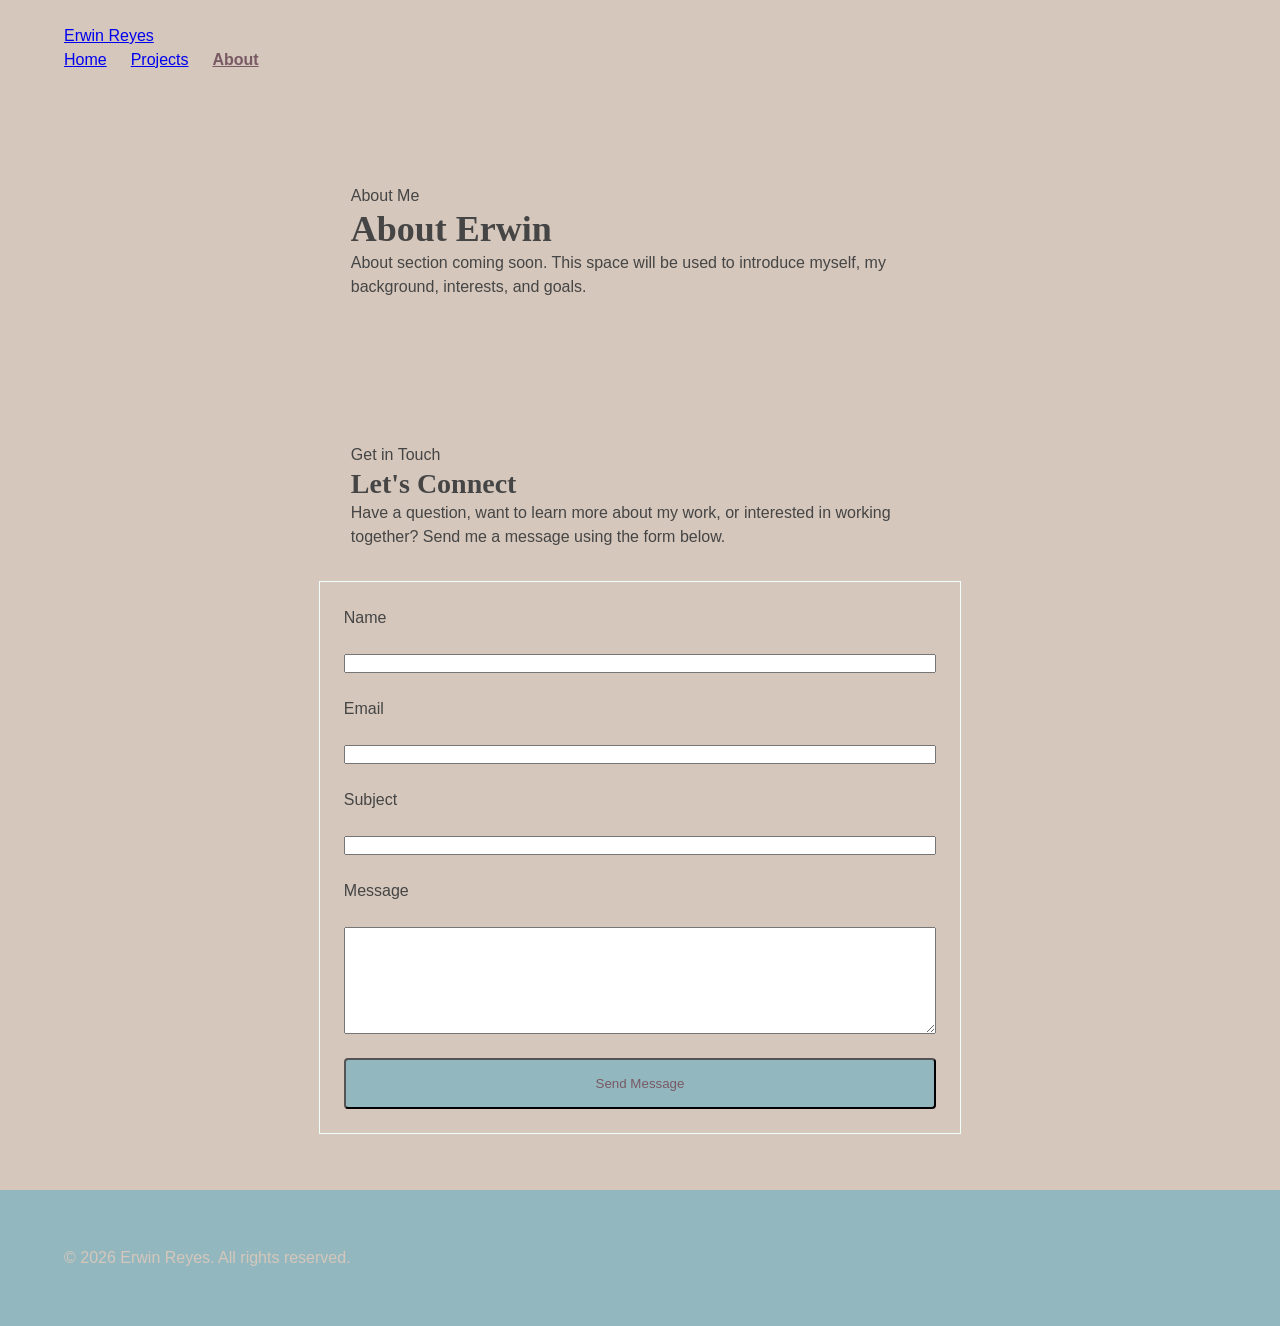
==== about.html @ 0be10172 "updated the index.html stylesheet.css and about.html to include portfolio info and images, and conta" ====
<!doctype html>
<html lang="en">
<head>
    <meta charset="utf-8">
    <meta name="viewport" content="width=device-width, initial-scale=1">
    <title>About | Erwin Reyes</title>
    <link rel="stylesheet" href="stylesheet.css">
</head>

<body>

    <header class="site-header">
        <div class="container">

            <a href="index.html">Erwin Reyes</a>

            <nav class="site-nav" aria-label="Main navigation">
                <a href="index.html">Home</a>
                <a href="projects.html">Projects</a>
                <a href="about.html" aria-current="page">About</a>
            </nav>

        </div>
    </header>


    <main>
        <!--ABOUT SECTION (PLACEHOLDER)-->
        <section class="container">
            <div class="intro">
                <p>About Me</p>

                <h1>About Erwin</h1>
                <p>About section coming soon. This space will be used to introduce myself, my background, interests, and goals.</p>

            </div>
        </section>

        <!--CONTACT SECTION -->
        <section class="container">
            <div class="intro">
                <p>Get in Touch</p>

                <h2>Let's Connect</h2>

                <p>Have a question, want to learn more about my work, or interested in working together? Send me a message using the form below.</p>

            </div>

            <form class="contact-form flow" action="mailto:erwinreyes61@gmail.com" method="post" enctype="text/plain">

                <div class="flow">
                    <label for="name">Name</label>
                    <input type="text" id="name" name="name" autocomplete="name" required>
                </div>

                <div class="flow">
                    <label for="email">Email</label>
                    <input type="email" id="email" name="email" autocomplete="email" required>
                </div>

                <div class="flow">
                    <label for="subject">Subject</label>
                    <input type="text" id="subject" name="subject" required>
                </div>

                <div class="flow">
                    <label for="message">Message</label>
                    <textarea id="message" name="message" rows="7" required></textarea>
                </div>


                <button class="button" type="submit">Send Message</button>
            </form>

        </section>

    </main>

    <footer class="site-footer">
        <div class="container">
            <p>&copy; 2026 Erwin Reyes. All rights reserved.</p>
        </div>
    </footer>

</body>
</html>
---- stylesheet.css ----
@layer reset, base, layout, components, utilities, states, overrides;

@layer reset {
  /* Reset styles */
* {
    margin: 0;
    padding: 0;
    box-sizing: border-box;
}
}

@layer base {
  /* Base styles */
:root {
    --color-primary: #93B7BE;
    --color-secondary: #785964;
    --color-background: #D5C7BC;
    --color-text: #454545;
    --color-border: #F1FFFA;

    /* Font */
    --font-body: 'Helvetica Neue', Arial, sans-serif;
    --font-heading: 'Georgia', serif;
    --font-size-sm: 0.875rem;
    --font-size-base: 1rem;
    --font-size-lg: 1.25rem;
    --font-size-xl: 1.75rem;
    --font-size-xxl: 2.25rem;

    /* Spacing */
    --spacing-xs: 8px;
    --spacing-sm: 16px;
    --spacing-md: 24px;
    --spacing-lg: 32px;
    --spacing-xl: 48px;
    --spacing-xxl: 64px;

    /* Border radius */
    --border-radius-sm: 4px;
    --border-radius-md: 8px;

    /* Focus styles */
    --focus: 3px solid var(--color-secondary);

    body {
        font-family: var(--font-body);
        font-size: var(--font-size-base);
        line-height: 1.5;
        color: var(--color-text);
        background-color: var(--color-background);
    }


    h1, h2, h3, h4, h5, h6 {
        font-family: var(--font-heading);
        line-height: 1.2;
    }

    h1 {
        font-size: var(--font-size-xl);
    }

@media (min-width: 800px) {
    h1 {
    font-size: var(--font-size-xxl);
    }
}

    h2 {
        font-size: var(--font-size-xl);
    }

    h3 {
        font-size: var(--font-size-lg);
    }

    p {
        max-width: 65ch;
    }
}
}


/* Layout styles */

@layer layout {

    .container {
        max-width: 1200px;
        margin: 0 auto;
        padding: var(--spacing-md);
    }

    main {
        display: flex;
        flex-direction: column;
        gap: var(--spacing-lg);
        padding: var(--spacing-lg) 0;
    }

    .projects-grid {
        display: grid;
        grid-template-columns: 1fr;
        gap: var(--spacing-lg);
    }
    
@media (min-width: 800px) {
    .projects-grid {
        grid-template-columns: repeat(2, 1fr);
    }
}

@media (min-width: 1024px) {
    .projects-grid {
        grid-template-columns: repeat(3, 1fr);
    }
}
    
}


/* Component styles */

@layer components {

    .site-nav {
        display: flex;
        gap: var(--spacing-md);
    }

    .project-card {
        --card-padding: var(--spacing-md);
        --card-border-radius: var(--border-radius-md);

        padding: var(--card-padding);
        border-radius: var(--card-border-radius);
        border: 1px solid var(--color-border);
        background: var(--color-background);
    }

    .button {
        display: inline-block;
        padding: var(--spacing-sm) var(--spacing-md);
        border-radius: var(--border-radius-sm);
        background-color: var(--color-primary);
        color: var(--color-secondary);
        text-decoration: none;
    }

    .intro {
        padding: var(--spacing-lg);
        background-color: var(--color-background);
    }

    .contact-form {
        padding: var(--spacing-md);
        border: 1px solid var(--color-border);
    }

    .site-footer {
        padding: var(--spacing-lg);
        background-color: var(--color-primary);
        color: var(--color-background);
    }

    img {
        display: block;
        max-width: 100%;
        height: auto;
    }

    .project-image {
        width: 100%;
        height: auto;
    }

    .project-figure {
        margin: 0;
    }

    .project-figure figcaption {
        margin-top: var(--spacing-xs);
        font-size: 0.9rem;
        line-height: 1.5;
        color: var(--color-text);
    }

    .project-card img {
        width: 100%;
        height: auto;
        border-radius: var(--border-radius-sm);
    }
}



/* Utility classes */
@layer utilities {
    .text-center {
        text-align: center;
    }

    .flow {
        display: flex;
        flex-direction: column;
        gap: var(--spacing-md);
    }

    .hidden {
        display: none;
    }
}



/* State styles */
@layer states {
    .button:hover {
        background-color: var(--color-secondary);
        color: var(--color-background);
    }

    a:focus-visible, button:focus-visible, input:focus-visible, textarea:focus-visible {
        outline: var(--focus);
    }

    .site-nav a[aria-current="page"] {
        font-weight: bold;
        color: var(--color-secondary);
    }

    .button:disabled {
        opacity: 0.5;
        cursor: not-allowed;
    }
}



/* Override styles */
@layer overrides {

}

@media print {
    body {
        background-color: white;
        color: black;
    }

    a {
        text-decoration: underline;
        color: black;
    }
    
    .site-nav, .site-footer, .button {
        display: none;
    }
}





/* REFACTORING EVIDENCE 

Before: There was repeated spacing and color values that were going to be used in the style sheet
After: Custom properties were created in the :root selector to store the values for spacing and color, which were then used throughout the style sheet to maintain consistency and make future changes easier.

Before: Component styles could require more specific selectors to override global styles, leading to increased specificity and potential conflicts.
After: Cascade layer and simple class selectors were used to reduce specificity and make it easier to override styles when necessary.

Before: Card values were mixed with global values, making it difficult to maintain consistency and update styles.
After: Component specific properties such as card --card-padding and --card-border-radius were scoped inside the .project-card selector to ensure that they only apply to the card component and do not affect other elements on the page.
*/



/* ARCHITECTURE NOTES

The style sheet uses cascade layers in the order of reset, base, components, utilities, states, and overrides. This keeps the styles organized and allows for easier maintenance and overrides. Custom properties in :root stores reusable values for colors, spacing, and other design tokens, ensuring consistency across the site. Component-specific properties are scoped to their respective selectors to avoid conflicts and maintain modularity. Media queries are used for print styles to ensure a clean output when printing the page. Browser checks were performed at different screen sizes to ensure responsiveness and accessibility so far. The index.html used is from a previous assignment to simply to test the styles and ensure that they are working as expected. Hover, keyboard focus, and disabled states were also tested as well as a print check to ensure that the styles were applied correctly. 



/* Image Inventory 

Image Number (File Name): Purpose | Source | License/Permission | Original Format | Current Format | Current Dimensions | Expected Display Size

Image 1 (vanguard-home.png): Showcase the Vanguard website and homepage design | Original Work created by me for coursework | Original work | PNG | PNG | 1598 x 1257 px | 800 x 629 px
Image 2 (vanguard-content.png): Showcase additional content and layout of the site | Original work created by me for coursework | Original work | PNG | PNG | 1596 x 1257px | 800 x 630px 
Image 3 (field-and-feast-home.png): Showcase the Field and Feast and homepage layout | Original work created by me for coursework | Original Work | PNG | PNG | 872 × 1122 px | 800 × 1029 px
Image 4 (field-and-feast-gallery.png): Showcase the gallery and visual presentation of the site | Original work created by me for coursework | Original Work | PNG | PNG | 873 × 1263 px | 800 × 1158 px
Image 5 (path-to-success-home.png): Showcase the Path to Success website and homepage design | Original work created by me for coursework | Original Work | PNG | PNG | 486 × 1264 px | 486 × 1264 px
Image 6 (path-to-success-content.png): Showcase additional content and page design | Original work created by me for coursework | Original Work | PNG | PNG | 483 × 1259 px | 483 × 1259 px
Image 7 (mash-up-poster_mockup.png): Showcase the mashup poster in a realistic mockup presentation | Original work created by me for coursework | Original Work. Third-party characters/branding used as part of coursework | PNG | PNG | 4000 × 3000 px | 800 × 600 px



/* Alt Text Plan 

Image Number (File Name): Image type | Alt text Draft/alt treatment

Image 1 (vanguard-home.png): Informative | "Screenshot of the Vanguard website homepage showing the Vanguard logo, navigation menu, hero section, and blue and red visual design."
Image 2 (vanguard-content.png): Informative | "Screenshot of the Vanguard website showing the services and results sections with structured text, statistics, and a results table."
Image 3 (field-and-feast-home.png): Informative | "Screenshot of the Field and Feast homepage featuring the brand logo, the navigation, and a food-focused visual design."
Image 4 (field-and-feast-gallery.png): Informative | "Screenshot of the Field and Feast Gallery page showing a collection of food and event photography presented within the website design."
Image 5 (path-to-success-home.png): Informative | "Screenshot of the Path to Success homepage showing the website navigation, colorful branding, and introductory content."
Image 6 (path-to-success-content.png): Informative | "Screenshot of the Path to Success website showing additional content, text sections, and colorful visual elements."
Image 7 (mash-up-poster_mockup.png): Complex | "Mockup of a graphic design poster combining Batman and The Devil Wears Prada themes with a dark background, large white typography, and gold accents combine the themes from both movies into single composition."



/* Media

No audio, video, animation, or embedded media currently planned. The main media assets will be screenshots of projects I have completed, which will be presented as static images. Captions will be provided where additional context may be needed. ALt text will be provided for accessibility as well. 



/* Typography

Font | Source | License | Fallback | Weights/Styles Used | Loading Strategy

Helvetica Neue | System Font | No font web license needed | Arial, sans-serif | Regular, bold, default body text | No external font file needs to load
Georgia | System Font | No font web license needed | Serif | Regular, bold, default heading text | No external font file needs to load



/* Optimization Risk

Asset 1 (mash-up-poster_mockup.png): Performance risk because the image is large at approximately 21 MB, making it larger than the other portfolio images causing the page to potentially load slower. To optimize this, resize the image to an appropriate display size and convert it to a more optimized format such as WebP or screenshot the mockup similar to the other projects and resize accordingly.

Asset 2 (vanguard-home.png): Performance risk because this image and other similar image sizes are approximately at nearly 2 MB. It may take longer to load for those on slower connection speeds. To optimize this, compress and resize the image while maintaining the resolution to ensure no quality is lost.

Asset 3 (field-and-feast-gallery.png): Performance/layout risk because the image is around 1.07 MB, and is more of a narrow image as it is displaying the site when using a narrow display. It could affect loading and page performance. To optimize this, compress the image and use responsive sizing so it display appropriately across different screen sizes.



/* Evidence Plan

For file size, I will check the file size of each image before adding it to the final website. Larger files will be compressed or converted to a more efficient format.
For dimensions, I will check the pixel dimensions of each image and compare them to the expected display size to make sure images are being displayed properly.
For responsive behavior, I will test my portfolio at different screen sizes including a narrow, medium, and large size to make sure images and layouts resize correctly and as intended without causing any overflow or horizontal scrolling.
For loading, I will use the browser's developer tools and Lighthouse to check image loading and page performance. 
For accessibility, I will check that the informative images have useful alt text, and test the navigation with a keyboard and use an accessibility checker such as Lighthouse to identify any accessibility issues.


/* Created  9/20/26 
/* ASSET INVENTORY

Asset | Type | Source

1. vanguard-home.png | Project Screenshot | Original coursework
2,vanguard-content.png | Project screenshot	| Original coursework	
3.field-and-feast-home.png | Project screenshot	| Original coursework	
4.field-and-feast-gallery.png | Project screenshot | Original coursework	
5.path-to-success-home.png | Project screenshot | Original coursework
6.path-to-success-content.png | Project screenshot | Original coursework	
7.mash-up-poster__mockup.png | Design mockup | Original coursework using third-party Batman and The Devil Wears Prada imagery/branding	

/* RESPONSIVE IMAGES

The screenshots are way larger than the space they are expected to occupy on the page. Keeping them at the original sizes would cause unnecessary loading time. 
I wil optimize the images by resizing them to a more suitable display size and converting larger PNG files to WebP where needed. Most of the png screenshots can be resized to around 800px wide because te portfolio layout uses a 1200px max container and the images do not need to display at their original size.
The mashup poster mockup is the biggest performance concern. The original dimensions and file size are really large, so reduction it to around 800px wide and using a compressed WebP version will help improve the performance of the page.
If the final portfolio displays the images at different sizes across screen widths, the srcset and sizes can be used to provide appropriately sized versions.

/* ART DIRECTION

The portfolio images are all screenshots of completed work of websites and graphic design projects I have done, so the full composition is important to understand the work. I don not plan to crop the images differently for mobile and desktop because doing so would remove important parts of the project. The same composition can be used across responsive layouts while allowing the image itself to scale down to fit the available space. The portfolio wil use a responsive image width like max-width: 100% to prevent any type of overflow.  

/* Alt Text and Alternatives

The portfolio images are all informative because they show examples of my previous work. Each screenshot will have alt text that describes what is shown as well. The alt text plan is listed above as well.

/* SVG/MEDIA/EMBED ACCESSIBILITY 

My portfolio does not require any type of embedded media. The media assets used in my portfolio mainly consists of static screenshots of my previous projects. As for image accessibility, project titles, descriptions, and any other information would be provided through actual HTML code.

/* TYPOGRAPHY SYSTEM

The portfolio uses Helvetica Neue for the body text and Georgia
for the headings. The base font size is 16px, and the headings
use larger font sizes to create a clear hierarchy. Paragraphs
also have a max width of 65ch so the lines do not get too long
on larger screens. The line height helps keep the text easier
to read.

/* FONT LOADING

The portfolio uses system fonts instead of loading custom web
fonts. Helvetica Neue uses Arial as a fallback, and Georgia uses
a serif fallback if it is not available. Since the fonts are
already available as system fonts, there are no external font
files that need to load.

/* LAYOUT STABILITY

The images use max-width: 100% and height: auto so they can
resize with the page without going outside of their containers.
The image width and height will also be included in the HTML
when the images are added. This will help the browser know how
much space to reserve for the images and help prevent the layout
from moving while the images load.

/* TESTING EVIDENCE

I tested the portfolio at narrow, medium, and large screen sizes
to make sure the layout responds correctly. I also tested the
page at 200% zoom to make sure the content stays readable and
usable.

I checked the image dimensions and file sizes and made sure the
images stay within their containers without causing horizontal
scrolling. I also checked the alt text for the portfolio images
and made sure the images have useful descriptions.

I used browser developer tools and Lighthouse to check the
portfolio's performance and accessibility. The portfolio was
also checked on different screen sizes to make sure the layout
and images work properly. After testing, everything is working
as expected.

/*
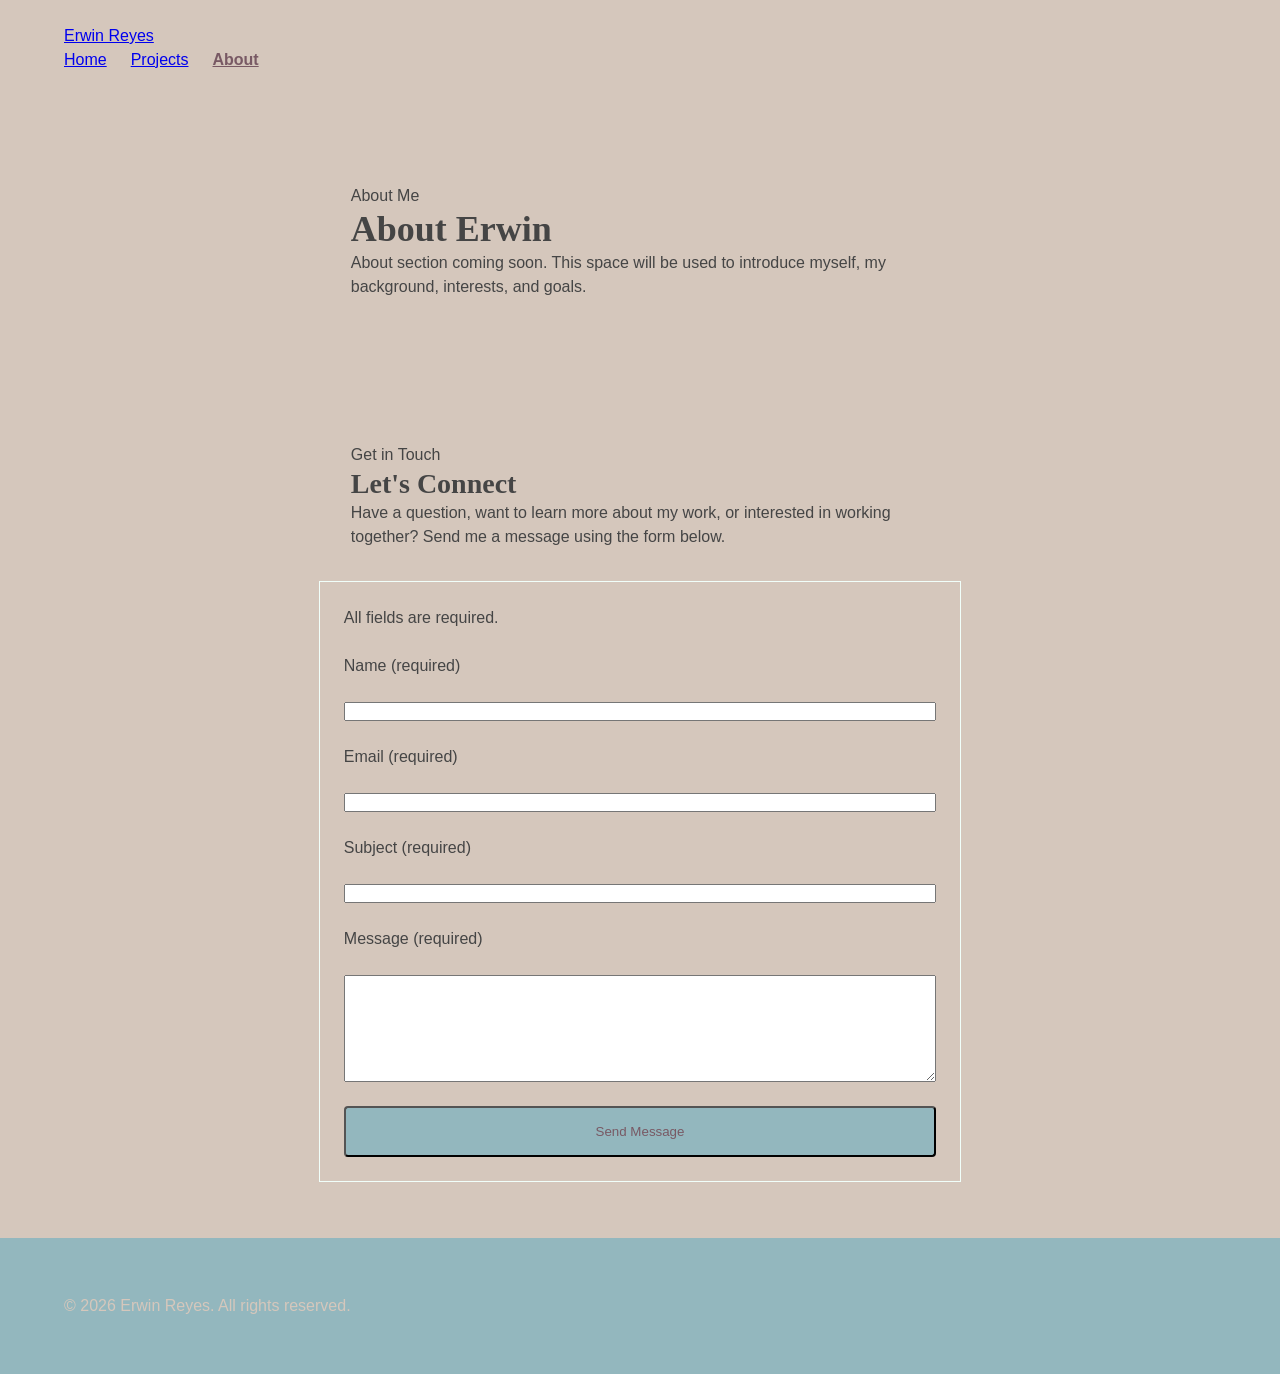
==== commit 746a9128: "Update about.html" ====
--- a/about.html
+++ b/about.html
@@ -49,23 +49,25 @@
 
             <form class="contact-form flow" action="mailto:erwinreyes61@gmail.com" method="post" enctype="text/plain">
 
+                <p>All fields are required.</p>
+
                 <div class="flow">
-                    <label for="name">Name</label>
+                    <label for="name">Name (required)</label>
                     <input type="text" id="name" name="name" autocomplete="name" required>
                 </div>
 
                 <div class="flow">
-                    <label for="email">Email</label>
+                    <label for="email">Email (required)</label>
                     <input type="email" id="email" name="email" autocomplete="email" required>
                 </div>
 
                 <div class="flow">
-                    <label for="subject">Subject</label>
+                    <label for="subject">Subject (required)</label>
                     <input type="text" id="subject" name="subject" required>
                 </div>
 
                 <div class="flow">
-                    <label for="message">Message</label>
+                    <label for="message">Message (required)</label>
                     <textarea id="message" name="message" rows="7" required></textarea>
                 </div>
 
--- a/stylesheet.css
+++ b/stylesheet.css
@@ -345,7 +345,7 @@
 
 
 /* Created  9/20/26 
-/* ASSET INVENTORY
+/* 1. ASSET INVENTORY
 
 Asset | Type | Source
 
@@ -357,26 +357,26 @@
 6.path-to-success-content.png | Project screenshot | Original coursework	
 7.mash-up-poster__mockup.png | Design mockup | Original coursework using third-party Batman and The Devil Wears Prada imagery/branding	
 
-/* RESPONSIVE IMAGES
+/* 2. RESPONSIVE IMAGES
 
 The screenshots are way larger than the space they are expected to occupy on the page. Keeping them at the original sizes would cause unnecessary loading time. 
-I wil optimize the images by resizing them to a more suitable display size and converting larger PNG files to WebP where needed. Most of the png screenshots can be resized to around 800px wide because te portfolio layout uses a 1200px max container and the images do not need to display at their original size.
+I will optimize the images by resizing them to a more suitable display size and converting larger PNG files to WebP where needed. Most of the png screenshots can be resized to around 800px wide because the portfolio layout uses a 1200px max container and the images do not need to display at their original size.
 The mashup poster mockup is the biggest performance concern. The original dimensions and file size are really large, so reduction it to around 800px wide and using a compressed WebP version will help improve the performance of the page.
 If the final portfolio displays the images at different sizes across screen widths, the srcset and sizes can be used to provide appropriately sized versions.
 
-/* ART DIRECTION
+/* 3. ART DIRECTION
 
 The portfolio images are all screenshots of completed work of websites and graphic design projects I have done, so the full composition is important to understand the work. I don not plan to crop the images differently for mobile and desktop because doing so would remove important parts of the project. The same composition can be used across responsive layouts while allowing the image itself to scale down to fit the available space. The portfolio wil use a responsive image width like max-width: 100% to prevent any type of overflow.  
 
-/* Alt Text and Alternatives
+/* 4. Alt Text and Alternatives
 
 The portfolio images are all informative because they show examples of my previous work. Each screenshot will have alt text that describes what is shown as well. The alt text plan is listed above as well.
 
-/* SVG/MEDIA/EMBED ACCESSIBILITY 
+/* 5. SVG/MEDIA/EMBED ACCESSIBILITY 
 
 My portfolio does not require any type of embedded media. The media assets used in my portfolio mainly consists of static screenshots of my previous projects. As for image accessibility, project titles, descriptions, and any other information would be provided through actual HTML code.
 
-/* TYPOGRAPHY SYSTEM
+/* 6. TYPOGRAPHY SYSTEM
 
 The portfolio uses Helvetica Neue for the body text and Georgia
 for the headings. The base font size is 16px, and the headings
@@ -385,7 +385,7 @@
 on larger screens. The line height helps keep the text easier
 to read.
 
-/* FONT LOADING
+/* 7. FONT LOADING
 
 The portfolio uses system fonts instead of loading custom web
 fonts. Helvetica Neue uses Arial as a fallback, and Georgia uses
@@ -393,7 +393,7 @@
 already available as system fonts, there are no external font
 files that need to load.
 
-/* LAYOUT STABILITY
+/* 8. LAYOUT STABILITY
 
 The images use max-width: 100% and height: auto so they can
 resize with the page without going outside of their containers.
@@ -402,7 +402,7 @@
 much space to reserve for the images and help prevent the layout
 from moving while the images load.
 
-/* TESTING EVIDENCE
+/* 9. TESTING EVIDENCE
 
 I tested the portfolio at narrow, medium, and large screen sizes
 to make sure the layout responds correctly. I also tested the
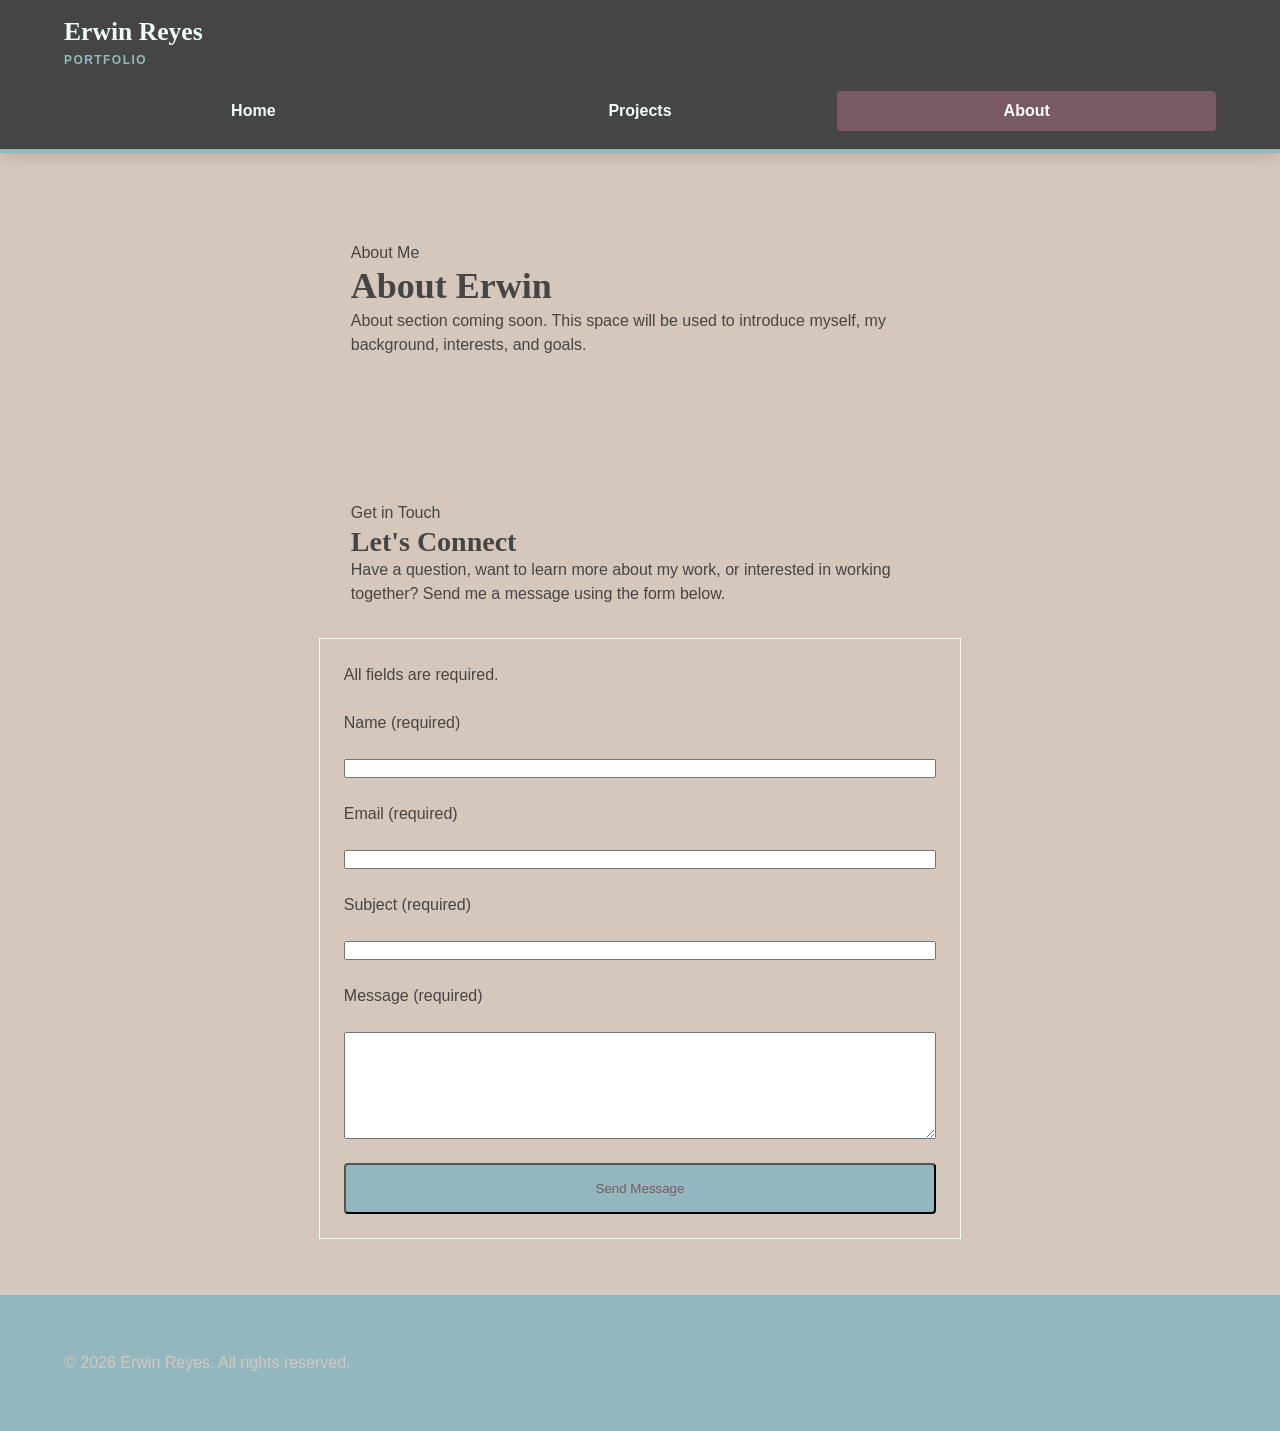
==== commit c2c55753: "moved some styles into their correct spots" ====
--- a/about.html
+++ b/about.html
@@ -10,9 +10,11 @@
 <body>
 
     <header class="site-header">
-        <div class="container">
-
-            <a href="index.html">Erwin Reyes</a>
+        <div class="header-inner">
+            <a class="site-logo" href="index.html">
+                Erwin Reyes
+                <span> Portfolio</span>
+            </a>
 
             <nav class="site-nav" aria-label="Main navigation">
                 <a href="index.html">Home</a>
--- a/stylesheet.css
+++ b/stylesheet.css
@@ -85,6 +85,24 @@
 
 @layer layout {
 
+    .header-inner {
+        width: 90%;
+        max-width: 1200px;
+        margin: 0 auto;
+        padding: 18px 0;
+
+        display: flex;
+        justify-content: space-between;
+        align-items: center;
+        gap: var(--spacing-lg);
+    }
+
+    .site-nav {
+        display: flex;
+        align-items: center;
+        gap: var(--spacing-xs);
+    }
+
     .container {
         max-width: 1200px;
         margin: 0 auto;
@@ -108,6 +126,23 @@
     .projects-grid {
         grid-template-columns: repeat(2, 1fr);
     }
+
+    .header-inner {
+            flex-direction: column;
+            align-items: flex-start;
+            gap: var(--spacing-md);
+        }
+
+    .site-nav {
+        width: 100%;
+        flex-wrap: wrap;
+    }
+
+    .site-nav a {
+        flex: 1;
+        min-width: 90px;
+        text-align: center;
+    }
 }
 
 @media (min-width: 1024px) {
@@ -123,9 +158,62 @@
 
 @layer components {
 
-    .site-nav {
+    .site-header {
+    width: 100%;
+    background-color: var(--color-text);
+    border-bottom: var(--border-radius-sm) solid var(--color-primary);
+    box-shadow: 0 4px 14px rgba(0, 0, 0, 0.12);
+    }
+
+
+    .site-logo {
         display: flex;
-        gap: var(--spacing-md);
+        flex-direction: column;
+        color: var(--color-border);
+        font-family: var(--font-heading);
+        font-size: 1.6rem;
+        font-weight: 700;
+        line-height: 1.1;
+        text-decoration: none;
+    }
+
+    .site-logo span {
+        margin-top: var(--spacing-xs);
+        color: var(--color-primary);
+        font-family: var(--font-body);
+        font-size: 0.75rem;
+        font-weight: 600;
+        letter-spacing: 0.12em;
+        text-transform: uppercase;
+    }
+
+
+    .site-nav a {
+    padding: var(--spacing-xs) var(--spacing-md);
+    color: var(--color-border);
+    border-radius: var(--border-radius-sm);
+    font-weight: 600;
+    text-decoration: none;
+    transition:
+        background-color 0.2s ease,
+        color 0.2s ease,
+        transform 0.2s ease;
+    }
+
+    .site-nav a:hover {
+        background-color: var(--color-secondary);
+        color: #ffffff;
+        transform: translateY(-1px);
+    }
+
+    .site-nav a[aria-current="page"] {
+        background-color: var(--color-secondary);
+        color: #ffffff;
+    }
+
+    .site-nav a:focus-visible, .site-logo:focus-visible {
+        outline: 3px solid var(--color-border);
+        outline-offset: 4px;
     }
 
     .project-card {
@@ -233,6 +321,22 @@
         opacity: 0.5;
         cursor: not-allowed;
     }
+
+    .site-nav a:hover {
+        background-color: var(--color-secondary);
+        color: #ffffff;
+        transform: translateY(-1px);
+    }
+
+    .site-nav a[aria-current="page"] {
+        background-color: var(--color-secondary);
+        color: #ffffff;
+    }
+
+    .site-nav a:focus-visible, .site-logo:focus-visible {
+        outline: 3px solid var(--color-border);
+        outline-offset: 4px;
+    }
 }
 
 
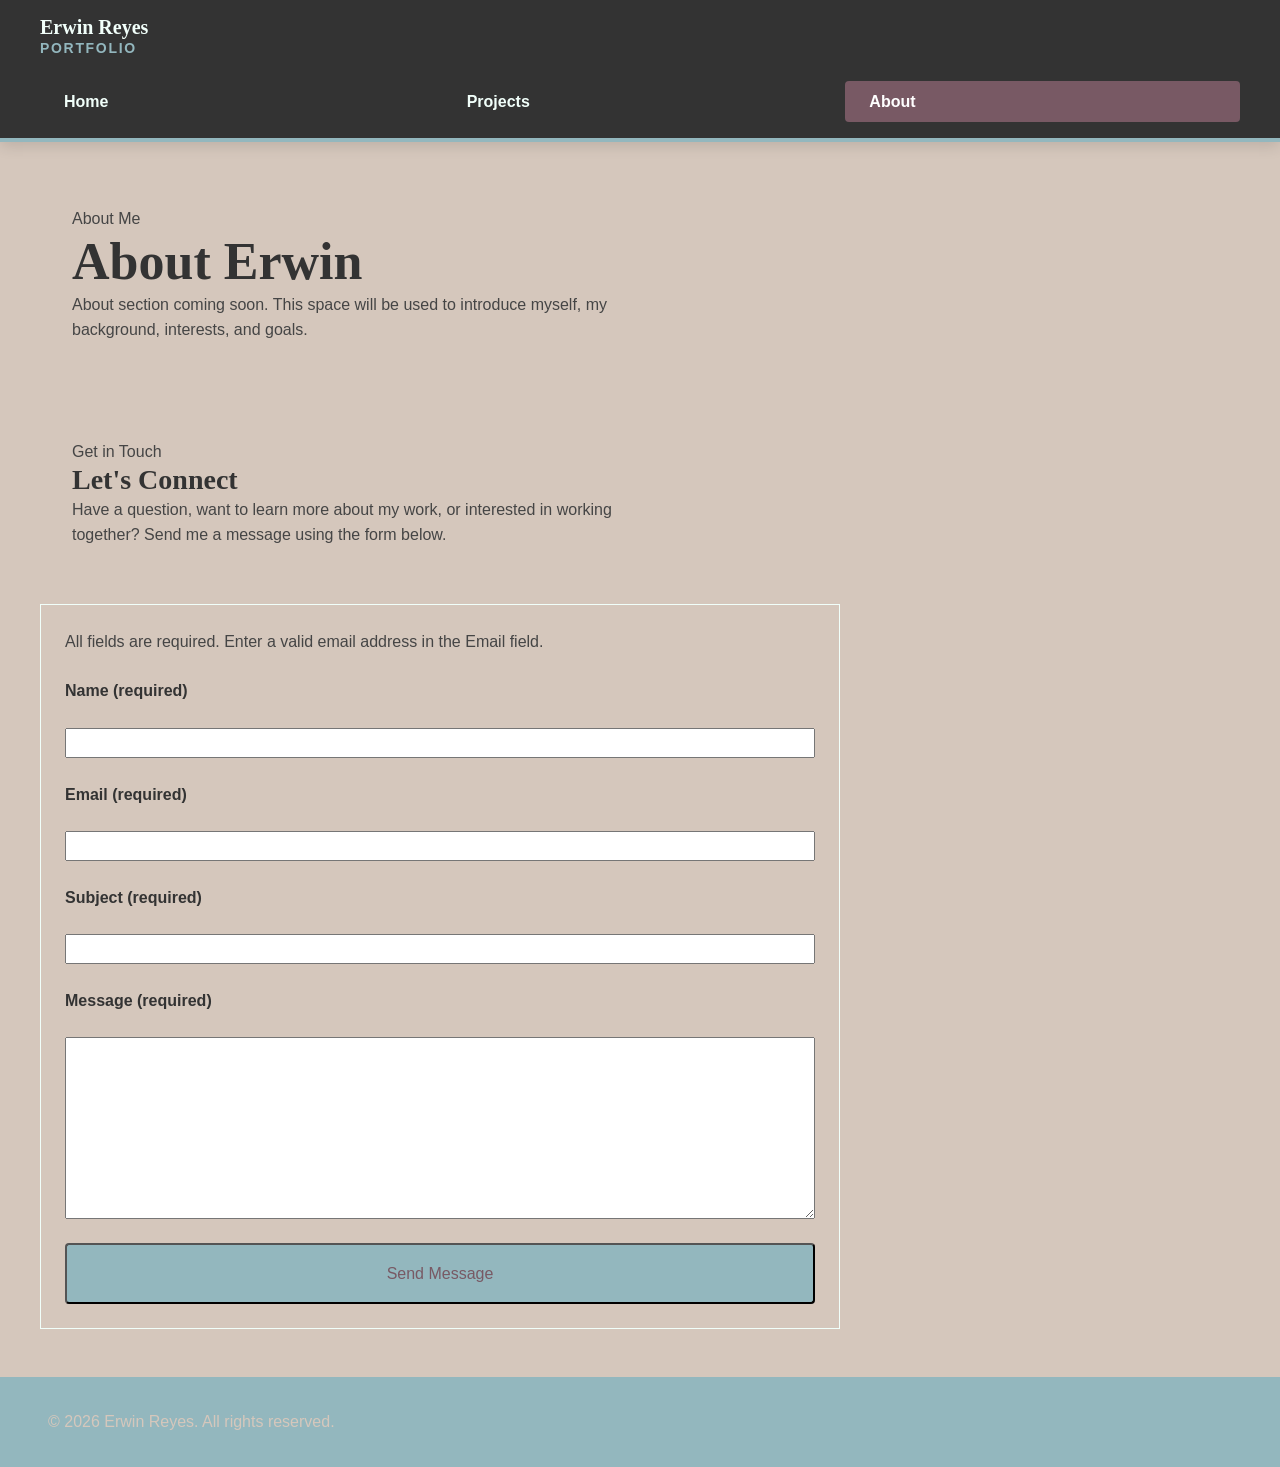
==== commit 817447a4: "fixed the html files so that they match each other, and updated and added more css styling" ====
--- a/about.html
+++ b/about.html
@@ -3,7 +3,7 @@
 <head>
     <meta charset="utf-8">
     <meta name="viewport" content="width=device-width, initial-scale=1">
-    <title>About | Erwin Reyes</title>
+    <title>About | Erwin Reyes Portfolio</title>
     <link rel="stylesheet" href="stylesheet.css">
 </head>
 
@@ -18,7 +18,7 @@
 
             <nav class="site-nav" aria-label="Main navigation">
                 <a href="index.html">Home</a>
-                <a href="projects.html">Projects</a>
+                <a href="project.html">Projects</a>
                 <a href="about.html" aria-current="page">About</a>
             </nav>
 
@@ -26,15 +26,14 @@
     </header>
 
 
-    <main>
+    <main id="main-content" tabindex="-1">
+
         <!--ABOUT SECTION (PLACEHOLDER)-->
         <section class="container">
             <div class="intro">
                 <p>About Me</p>
-
                 <h1>About Erwin</h1>
                 <p>About section coming soon. This space will be used to introduce myself, my background, interests, and goals.</p>
-
             </div>
         </section>
 
@@ -42,43 +41,81 @@
         <section class="container">
             <div class="intro">
                 <p>Get in Touch</p>
-
                 <h2>Let's Connect</h2>
-
                 <p>Have a question, want to learn more about my work, or interested in working together? Send me a message using the form below.</p>
-
             </div>
 
-            <form class="contact-form flow" action="mailto:erwinreyes61@gmail.com" method="post" enctype="text/plain">
+            <form 
+                class="contact-form flow" 
+                action="mailto:erwinreyes61@gmail.com" 
+                method="post" 
+                enctype="text/plain"
+                aria-describedby="form-instructions"
+            >
 
-                <p>All fields are required.</p>
+                <p id="form-instructions" class="form-note">
+                    All fields are required. Enter a valid email address in the Email field.
+                </p>
 
                 <div class="flow">
-                    <label for="name">Name (required)</label>
-                    <input type="text" id="name" name="name" autocomplete="name" required>
+                    <label for="name">
+                        Name (required)
+                    </label>
+                    <input
+                        type="text"
+                        id="name"
+                        name="name"
+                        autocomplete="name"
+                        minlength="2"
+                        required
+                    >
                 </div>
 
                 <div class="flow">
-                    <label for="email">Email (required)</label>
-                    <input type="email" id="email" name="email" autocomplete="email" required>
+                    <label for="email">
+                        Email (required)
+                    </label>
+                    <input
+                        type="email"
+                        id="email"
+                        name="email"
+                        autocomplete="email"
+                        required
+                    >
                 </div>
 
                 <div class="flow">
-                    <label for="subject">Subject (required)</label>
-                    <input type="text" id="subject" name="subject" required>
+                    <label for="subject">
+                        Subject (required)
+                    </label>
+                    <input
+                        type="text"
+                        id="subject"
+                        name="subject"
+                        minlength="3"
+                        required
+                    >
                 </div>
 
                 <div class="flow">
-                    <label for="message">Message (required)</label>
-                    <textarea id="message" name="message" rows="7" required></textarea>
+                    <label for="message">
+                        Message (required)
+                    </label>
+                    <textarea
+                        id="message"
+                        name="message"
+                        rows="7"
+                        minlength="10"
+                        required
+                    ></textarea>
                 </div>
 
+                <button class="button" type="submit">
+                    Send Message
+                </button>
 
-                <button class="button" type="submit">Send Message</button>
             </form>
-
         </section>
-
     </main>
 
     <footer class="site-footer">
--- a/stylesheet.css
+++ b/stylesheet.css
@@ -2,62 +2,149 @@
 
 @layer reset {
   /* Reset styles */
-* {
-    margin: 0;
-    padding: 0;
-    box-sizing: border-box;
-}
+    *,
+    *::before,
+    *::after {
+        box-sizing: border-box;
+    }
+
+    * {
+        margin: 0;
+        padding: 0;
+    }
 }
 
 @layer base {
   /* Base styles */
 :root {
+
+    /* Colors */
     --color-primary: #93B7BE;
     --color-secondary: #785964;
+    --color-secondary-dark: #5B3D49;
+
     --color-background: #D5C7BC;
+    --color-surface: #F1FFFA;
+
     --color-text: #454545;
+    --color-strong: #333333;
+    --color-link: #6A4755;
+
     --color-border: #F1FFFA;
-
-    /* Font */
+    --color-error: #8B0000;
+
+    --color-black: #000000;
+
+    /* Font & Typography */
     --font-body: 'Helvetica Neue', Arial, sans-serif;
     --font-heading: 'Georgia', serif;
+
     --font-size-sm: 0.875rem;
     --font-size-base: 1rem;
     --font-size-lg: 1.25rem;
     --font-size-xl: 1.75rem;
-    --font-size-xxl: 2.25rem;
+    --font-size-xxl: clamp(2.25rem, 5vw, 3.25rem);
+
+    --line-height-body: 1.6;
+    --line-height-heading: 1.15;
+
+    --line-length: 65ch;
 
     /* Spacing */
-    --spacing-xs: 8px;
-    --spacing-sm: 16px;
-    --spacing-md: 24px;
-    --spacing-lg: 32px;
-    --spacing-xl: 48px;
-    --spacing-xxl: 64px;
-
-    /* Border radius */
-    --border-radius-sm: 4px;
-    --border-radius-md: 8px;
+    --spacing-xs: 0.5rem;
+    --spacing-sm: 1rem;
+    --spacing-md: 1.5rem;
+    --spacing-lg: 2rem;
+    --spacing-xl: 3rem;
+    --spacing-xxl: 4rem;
+
+    /* Layout */
+    --container-max: 75rem;
+    --content-max: 50rem;
+    --project-image-narrow-max: 30rem;
+    --poster-max: 50rem;
+    --control-min-height: 2.75rem;
+
+    /* Borders */
+    --border-width-thin: 1px;
+    --border-width-medium: 2px;
+    --border-width-accent: 0.25rem;
+
+    --border-radius-sm: 0.25rem;
+    --border-radius-md: 0.5rem;
+    --border-radius-lg: 0.75rem;
 
     /* Focus styles */
-    --focus: 3px solid var(--color-secondary);
+    --focus-dark: 3px solid var(--color-black);
+    --focus-light: 3px solid var(var(--color-surface));
+    --focus-offset: 0.2rem;
+
+    /* Effects */
+    --shadow-header: 0 0.25rem 0.875rem rgb(0 0 0 / 12%);
+    --shadow-card: 0 0.25rem 1rem rgb(0 0 0 / 8%);
+    --shadow-card-hover: 0 0.5rem 1.5rem rgb(0 0 0 / 12%);
+
+    /* Transitions */
+    --transition-fast: 180ms ease;
+
+    }
+
+    html {
+        scroll-behavior: smooth;
+    }
 
     body {
+        min-height: 100vh;
         font-family: var(--font-body);
         font-size: var(--font-size-base);
-        line-height: 1.5;
+        line-height: var(--line-height-body);
         color: var(--color-text);
         background-color: var(--color-background);
     }
 
-
     h1, h2, h3, h4, h5, h6 {
         font-family: var(--font-heading);
-        line-height: 1.2;
+        line-height: var(--line-height-heading);
+        color: var(--color-strong);
     }
 
     h1 {
+        font-size: var(--font-size-xxl);
+    }
+
+    h2 {
         font-size: var(--font-size-xl);
+    }
+
+    h3 {
+        font-size: var(--font-size-lg);
+    }
+
+    p {
+        max-width: var(--line-length);
+    }
+
+    a {
+        color: va(--color-link);
+        text-decoration-thickness: 0.08em;
+        text-underline-offset: 0.2em;
+    }
+
+    label {
+        font-weight: 700;
+        color: var(--color-strong);
+    }
+
+    input,
+    textarea,
+    button {
+        font: inherit;
+    }
+
+    img {
+        display: block;
+        max-width: 100%;
+        height: auto;
     }
 
 @media (min-width: 800px) {
@@ -78,7 +165,6 @@
         max-width: 65ch;
     }
 }
-}
 
 
 /* Layout styles */
@@ -86,15 +172,15 @@
 @layer layout {
 
     .header-inner {
-        width: 90%;
-        max-width: 1200px;
-        margin: 0 auto;
-        padding: 18px 0;
-
+        width: min(
+            calc(100% - (var(--spacing-sm) * 2)),
+            var(--container-max)
+        );
+        margin-inline: auto;
         display: flex;
         justify-content: space-between;
         align-items: center;
-        gap: var(--spacing-lg);
+        padding-block: var(--spacing-sm);
     }
 
     .site-nav {
@@ -104,53 +190,69 @@
     }
 
     .container {
-        max-width: 1200px;
-        margin: 0 auto;
-        padding: var(--spacing-md);
+        width: min(
+            calc(100% - (var(--spacing-sm) * 2)),
+            var(--container-max)
+        );
+        margin-inline: auto;
     }
 
     main {
         display: flex;
         flex-direction: column;
-        gap: var(--spacing-lg);
-        padding: var(--spacing-lg) 0;
+        gap: var(--spacing-xl);
+        padding-block: var(--spacing-xl) var(--spacing-xxl);
     }
 
     .projects-grid {
         display: grid;
         grid-template-columns: 1fr;
         gap: var(--spacing-lg);
+        margin-top: var(--spacing-md);
+    }
+
+    .contact-form {
+        width: 100%;
+        max-width: var(--content-max);
+        margin-top: var(--spacing-md);
+    }
+
+    .poster-figure {
+        margin-inline: auto;
+    }
+
+/*SMALL SCREENS */
+@media (min-width: 700px) {
+
+    .header-inner {
+        flex-direction: column;
+        align-items: stretch;
+        gap: var(--spacing-md);
     }
     
-@media (min-width: 800px) {
-    .projects-grid {
-        grid-template-columns: repeat(2, 1fr);
-    }
-
-    .header-inner {
-            flex-direction: column;
-            align-items: flex-start;
-            gap: var(--spacing-md);
-        }
+    .site-logo {
+        align-items: flex-start;
+    }
 
     .site-nav {
+        display: grid;
+        grid-template-columns: repeat(3, minmax(0, 1fr));
         width: 100%;
-        flex-wrap: wrap;
-    }
-
-    .site-nav a {
-        flex: 1;
-        min-width: 90px;
-        text-align: center;
-    }
-}
-
-@media (min-width: 1024px) {
-    .projects-grid {
-        grid-template-columns: repeat(3, 1fr);
-    }
-}
+    }
+
+    main {
+        gap: var(--spacing-lg);
+        padding-block: var(--spacing-lg) var(--spacing-xl);
+    }
+}
+
+@media (min-width: 1200px) {    
     
+    .projects-grid.two-column {
+        grid-template-columns: repeat(2, minmax(0, 1fr));
+    }
+}
+
 }
 
 
@@ -159,30 +261,29 @@
 @layer components {
 
     .site-header {
-    width: 100%;
-    background-color: var(--color-text);
-    border-bottom: var(--border-radius-sm) solid var(--color-primary);
-    box-shadow: 0 4px 14px rgba(0, 0, 0, 0.12);
+    background-color: var(--color-strong);
+    border-bottom: var(--border-width-accent) solid var(--color-primary);
+    box-shadow: var(--shadow-header);
     }
 
 
     .site-logo {
-        display: flex;
+        display: inline-flex;
         flex-direction: column;
-        color: var(--color-border);
+        color: var(--color-surface);
         font-family: var(--font-heading);
-        font-size: 1.6rem;
+        font-size: var(--font-size-lg);
         font-weight: 700;
         line-height: 1.1;
         text-decoration: none;
     }
 
     .site-logo span {
-        margin-top: var(--spacing-xs);
+        margin-top: 0.2rem;
         color: var(--color-primary);
         font-family: var(--font-body);
-        font-size: 0.75rem;
-        font-weight: 600;
+        font-size: var(--font-size-sm);
+        font-weight: 700;
         letter-spacing: 0.12em;
         text-transform: uppercase;
     }
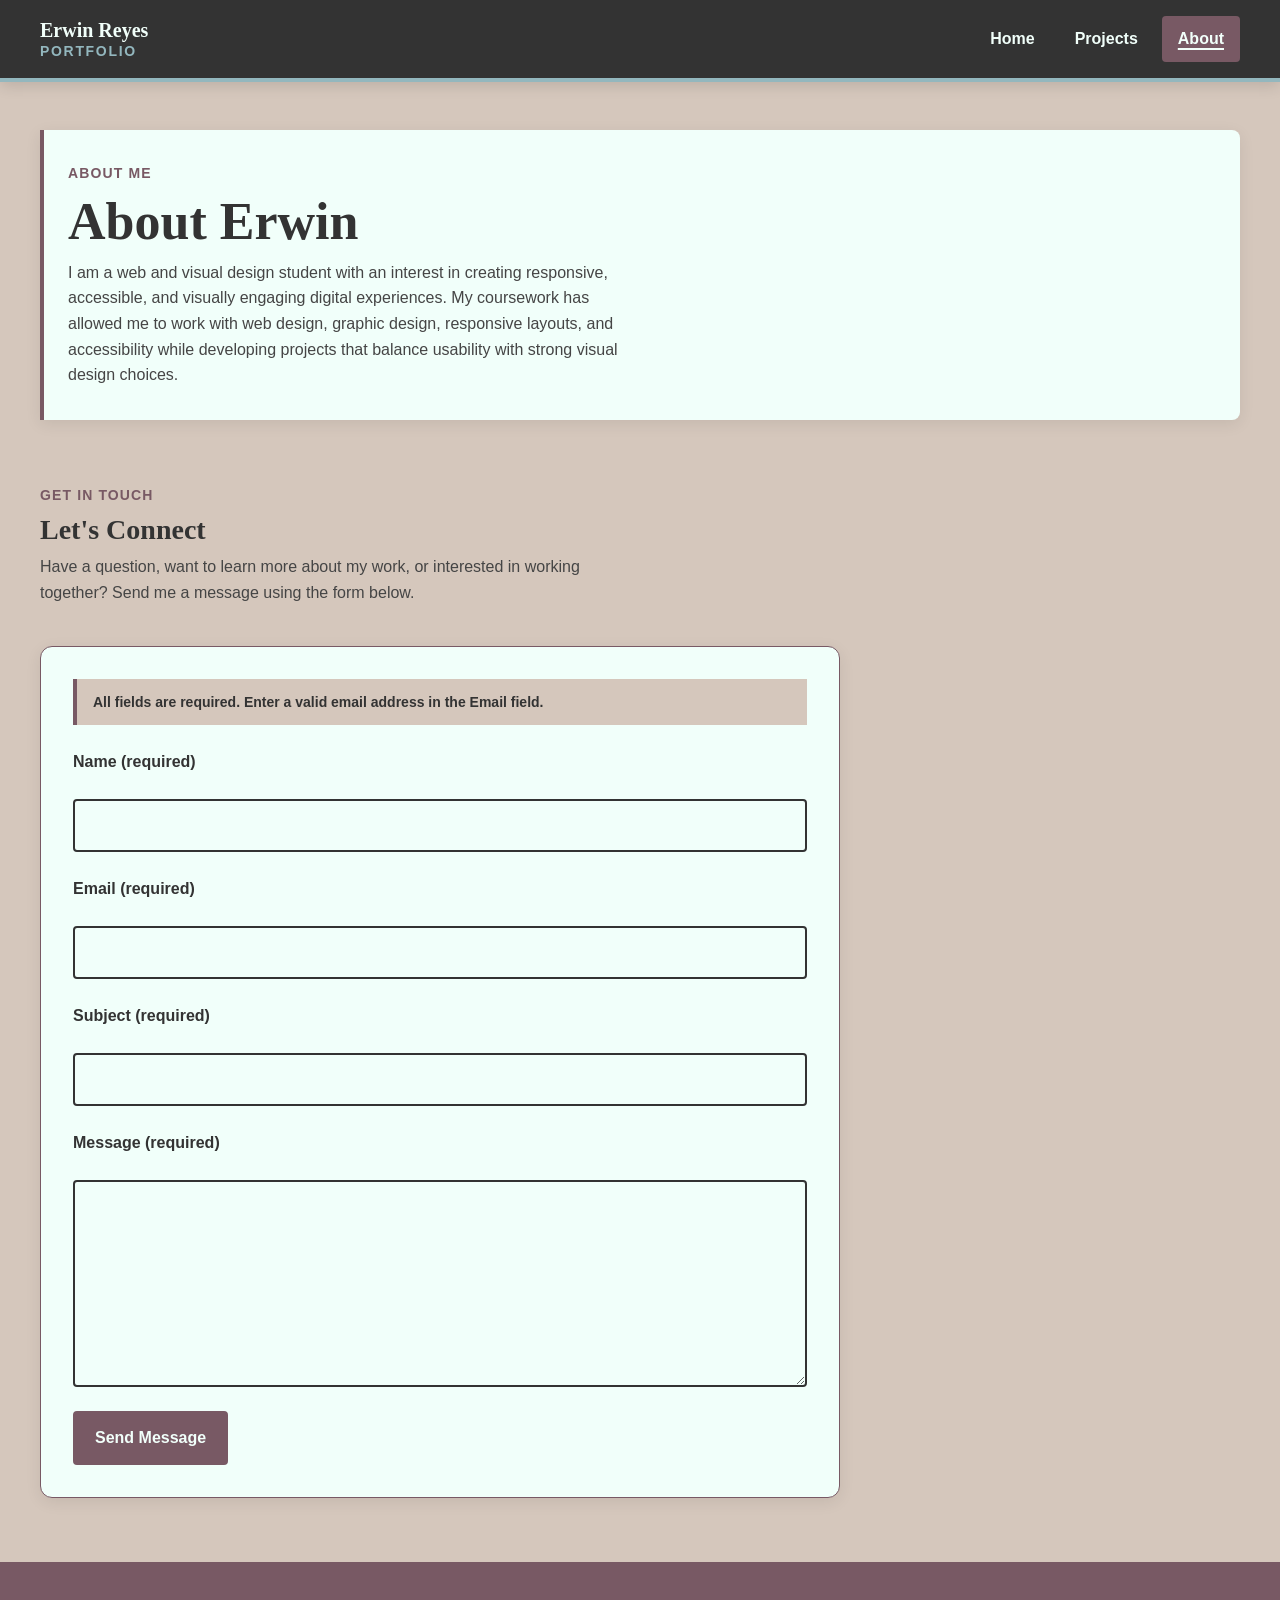
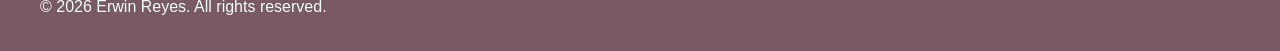
==== commit df41ea87: "upadted about sections in the index.html and about.html and also added the social preview image to t" ====
--- a/about.html
+++ b/about.html
@@ -3,7 +3,9 @@
 <head>
     <meta charset="utf-8">
     <meta name="viewport" content="width=device-width, initial-scale=1">
+    <meta name="description" content="Learn about Erwin Reyes's web and visual design, approach to accessible responsive design, interest, and ways to get in touch.">
     <title>About | Erwin Reyes Portfolio</title>
+    <link rel="canonical" href="https://ereyes59.github.io/portfolio/about.html">
     <link rel="stylesheet" href="stylesheet.css">
 </head>
 
@@ -26,14 +28,14 @@
     </header>
 
 
-    <main id="main-content" tabindex="-1">
+    <main id="main-content">
 
-        <!--ABOUT SECTION (PLACEHOLDER)-->
+        <!--ABOUT SECTION -->
         <section class="container">
             <div class="intro">
                 <p>About Me</p>
                 <h1>About Erwin</h1>
-                <p>About section coming soon. This space will be used to introduce myself, my background, interests, and goals.</p>
+                <p>I am a web and visual design student with an interest in creating responsive, accessible, and visually engaging digital experiences. My coursework has allowed me to work with web design, graphic design, responsive layouts, and accessibility while developing projects that balance usability with strong visual design choices.</p>
             </div>
         </section>
 
--- a/stylesheet.css
+++ b/stylesheet.css
@@ -30,7 +30,7 @@
     --color-strong: #333333;
     --color-link: #6A4755;
 
-    --color-border: #F1FFFA;
+    --color-border: #785964;
     --color-error: #8B0000;
 
     --color-black: #000000;
@@ -76,7 +76,7 @@
 
     /* Focus styles */
     --focus-dark: 3px solid var(--color-black);
-    --focus-light: 3px solid var(var(--color-surface));
+    --focus-light: 3px solid var(--color-surface);
     --focus-offset: 0.2rem;
 
     /* Effects */
@@ -125,7 +125,7 @@
     }
 
     a {
-        color: va(--color-link);
+        color: var(--color-link);
         text-decoration-thickness: 0.08em;
         text-underline-offset: 0.2em;
     }
@@ -147,29 +147,25 @@
         height: auto;
     }
 
-@media (min-width: 800px) {
-    h1 {
-    font-size: var(--font-size-xxl);
-    }
-}
-
-    h2 {
-        font-size: var(--font-size-xl);
-    }
-
-    h3 {
-        font-size: var(--font-size-lg);
-    }
-
-    p {
-        max-width: 65ch;
-    }
 }
 
 
 /* Layout styles */
 
 @layer layout {
+
+    main {
+        display: flex;
+        flex: 1;
+        flex-direction: column;
+        gap: var(--spacing-xl);
+        padding-block: var(--spacing-xl) var(--spacing-xxl);
+    }
+
+    body {
+        display: flex;
+        flex-direction: column;
+    }
 
     .header-inner {
         width: min(
@@ -197,13 +193,6 @@
         margin-inline: auto;
     }
 
-    main {
-        display: flex;
-        flex-direction: column;
-        gap: var(--spacing-xl);
-        padding-block: var(--spacing-xl) var(--spacing-xxl);
-    }
-
     .projects-grid {
         display: grid;
         grid-template-columns: 1fr;
@@ -222,7 +211,7 @@
     }
 
 /*SMALL SCREENS */
-@media (min-width: 700px) {
+@media (max-width: 700px) {
 
     .header-inner {
         flex-direction: column;
@@ -246,7 +235,7 @@
     }
 }
 
-@media (min-width: 1200px) {    
+@media (min-width: 800px) {    
     
     .projects-grid.two-column {
         grid-template-columns: repeat(2, minmax(0, 1fr));
@@ -260,10 +249,11 @@
 
 @layer components {
 
+/* Header */
     .site-header {
-    background-color: var(--color-strong);
-    border-bottom: var(--border-width-accent) solid var(--color-primary);
-    box-shadow: var(--shadow-header);
+        background-color: var(--color-strong);
+        border-bottom: var(--border-width-accent) solid var(--color-primary);
+        box-shadow: var(--shadow-header);
     }
 
 
@@ -290,95 +280,154 @@
 
 
     .site-nav a {
-    padding: var(--spacing-xs) var(--spacing-md);
-    color: var(--color-border);
-    border-radius: var(--border-radius-sm);
-    font-weight: 600;
-    text-decoration: none;
-    transition:
-        background-color 0.2s ease,
-        color 0.2s ease,
-        transform 0.2s ease;
-    }
-
-    .site-nav a:hover {
-        background-color: var(--color-secondary);
-        color: #ffffff;
-        transform: translateY(-1px);
-    }
-
-    .site-nav a[aria-current="page"] {
-        background-color: var(--color-secondary);
-        color: #ffffff;
-    }
-
-    .site-nav a:focus-visible, .site-logo:focus-visible {
-        outline: 3px solid var(--color-border);
-        outline-offset: 4px;
+        display: block;
+        padding: calc(var(--spacing-xs) * 1.25) var(--spacing-sm);
+        color: var(--color-surface);
+        border-radius: var(--border-radius-sm);
+        font-weight: 700;
+        text-decoration: none;
+        text-align: center;
+        transition: background-color var(--transition-fast), color var(--transition-fast);
+    }
+
+ /* Intro sections */
+    .intro {
+        display: grid;
+        gap: var(--spacing-xs);
+        padding-block: var(--spacing-sm);
+    }
+
+    main > .container:first-child .intro {
+        padding: var(--spacing-lg) var(--spacing-md);
+        border-left: var(--border-width-accent) solid var(--color-secondary);
+        border-radius: 0 var(--border-radius-md) var(--border-radius-md) 0;
+        background-color: var(--color-surface);
+        box-shadow: var(--shadow-card);
+    }
+
+    .eyebrow,
+    .intro > p:first-child {
+        color: var(--color-secondary);
+        font-size: var(--font-size-sm);
+        font-weight: 700;
+        letter-spacing: 0.08em;
+        text-transform: uppercase;
+    }
+
+    .project-section {
+        padding-top: var(--spacing-lg);
+        border-top: var(--border-width-thin) solid var(--color-secondary);
+        scroll-margin-top: var(--spacing-md);
+    }
+
+    .project-card,
+    .project-figure,
+    .contact-form {
+        border: var(--border-width-thin) solid var(--color-border);
+        border-radius: var(--border-radius-lg);
+        background-color: var(--color-surface);
+        box-shadow: var(--shadow-card);
     }
 
     .project-card {
-        --card-padding: var(--spacing-md);
-        --card-border-radius: var(--border-radius-md);
-
-        padding: var(--card-padding);
-        border-radius: var(--card-border-radius);
-        border: 1px solid var(--color-border);
-        background: var(--color-background);
-    }
-
-    .button {
-        display: inline-block;
-        padding: var(--spacing-sm) var(--spacing-md);
-        border-radius: var(--border-radius-sm);
-        background-color: var(--color-primary);
-        color: var(--color-secondary);
-        text-decoration: none;
-    }
-
-    .intro {
-        padding: var(--spacing-lg);
-        background-color: var(--color-background);
-    }
-
-    .contact-form {
+        display: grid;
+        gap: var(--spacing-sm);
         padding: var(--spacing-md);
-        border: 1px solid var(--color-border);
-    }
-
-    .site-footer {
-        padding: var(--spacing-lg);
-        background-color: var(--color-primary);
-        color: var(--color-background);
-    }
-
-    img {
-        display: block;
-        max-width: 100%;
-        height: auto;
+    }
+
+    .project-figure {
+        overflow: hidden;
+        padding: var(--spacing-sm);
     }
 
     .project-image {
         width: 100%;
-        height: auto;
-    }
-
-    .project-figure {
-        margin: 0;
+        border-radius: var(--border-radius-md);
+    }
+
+    .narrow-project-image {
+        max-width: var(--project-image-narrow-max);
+        margin-inline: auto;
+    }
+
+    .poster-figure {
+        max-width: var(--poster-max);
+        margin-top: var(--spacing-md);
     }
 
     .project-figure figcaption {
-        margin-top: var(--spacing-xs);
-        font-size: 0.9rem;
+        margin-top: var(--spacing-sm);
+        color: var(--color-strong);
+        font-size: var(--font-size-sm);
         line-height: 1.5;
-        color: var(--color-text);
-    }
-
-    .project-card img {
+    }
+
+/* Contact form */
+    .contact-form {
+        padding: var(--spacing-lg);
+    }
+
+    .form-note {
+        max-width: none;
+        padding: calc(var(--spacing-xs) * 1.5) var(--spacing-sm);
+        border-left: var(--border-width-accent) solid var(--color-secondary);
+        background-color: var(--color-background);
+        color: var(--color-strong);
+        font-size: var(--font-size-sm);
+        font-weight: 600;
+    }
+
+    input,
+    textarea {
         width: 100%;
-        height: auto;
+        padding: calc(var(--spacing-sm) * 0.75);
+        border: var(--border-width-medium) solid var(--color-strong);
         border-radius: var(--border-radius-sm);
-    }
+        background-color: var(--color-surface);
+        color: var(--color-strong);
+        transition: border-color var(--transition-fast), box-shadow var(--transition-fast);
+    }
+
+    input {
+        min-height: var(--control-min-height);
+    }
+
+    textarea {
+        min-height: 10rem;
+        resize: vertical;
+    }
+
+    .button {
+        align-self: flex-start;
+        min-height: var(--control-min-height);
+        padding: calc(var(--spacing-sm) * 0.75) calc(var(--spacing-sm) * 1.25);
+        border: var(--border-width-medium) solid var(--color-secondary);
+        border-radius: var(--border-radius-sm);
+        background-color: var(--color-secondary);
+        color: var(--color-surface);
+        font-weight: 700;
+        text-decoration: none;
+        cursor: pointer;
+        transition: background-color var(--transition-fast), border-color var(--transition-fast);
+    }
+
+/* Footer */
+    .site-footer {
+        margin-top: auto;
+        padding-block: var(--spacing-lg);
+        background-color: var(--color-secondary);
+        color: var(--color-surface);
+    }
+
+    .site-footer > p {
+        width: min(calc(100% - (var(--spacing-sm) * 2)), var(--container-max));
+        margin-inline: auto;
+    }
+
+    .site-footer p {
+        max-width: none;
+    }
+
 }
 
 
@@ -404,18 +453,19 @@
 
 /* State styles */
 @layer states {
+
     .button:hover {
-        background-color: var(--color-secondary);
-        color: var(--color-background);
-    }
-
-    a:focus-visible, button:focus-visible, input:focus-visible, textarea:focus-visible {
-        outline: var(--focus);
-    }
-
-    .site-nav a[aria-current="page"] {
-        font-weight: bold;
-        color: var(--color-secondary);
+        background-color: var(--color-secondary-dark);
+        color: var(--color-surface);
+        border-color: var(--color-secondary-dark);
+    }
+
+    a:focus-visible, 
+    button:focus-visible, 
+    input:focus-visible, 
+    textarea:focus-visible {
+        outline: var(--focus-dark);
+        outline-offset: var(--focus-offset);
     }
 
     .button:disabled {
@@ -423,20 +473,37 @@
         cursor: not-allowed;
     }
 
+    .site-nav a[aria-current="page"] {
+        font-weight: 700;
+        text-decoration: underline;
+        text-decoration-thickness: 0.15em;
+        text-underline-offset: 0.25em;
+    }
+
+    .site-nav a[aria-current="page"],
     .site-nav a:hover {
         background-color: var(--color-secondary);
-        color: #ffffff;
-        transform: translateY(-1px);
-    }
-
-    .site-nav a[aria-current="page"] {
-        background-color: var(--color-secondary);
-        color: #ffffff;
+        color: var(--color-surface);
     }
 
     .site-nav a:focus-visible, .site-logo:focus-visible {
-        outline: 3px solid var(--color-border);
-        outline-offset: 4px;
+        outline: var(--focus-light);
+    }
+
+    a:not(.site-logo):not(.site-nav a):hover {
+        color: var(--color-secondary-dark);
+    }
+
+    input:focus-visible,
+    textarea:focus-visible {
+        border-color: var(--color-secondary);
+        box-shadow: 0 0 0 var(--border-width-thin) var(--color-secondary);
+    }
+
+
+    input:user-invalid,
+    textarea:user-invalid {
+        border-color: var(--color-error);
     }
 }
 
@@ -445,22 +512,44 @@
 /* Override styles */
 @layer overrides {
 
-}
-
-@media print {
+    @media (prefers-reduced-motion: reduce) {
+        html {
+            scroll-behavior: auto;
+        }
+
+        *,
+        *::before,
+        *::after {
+            scroll-behavior: auto !important;
+            transition-duration: 0.01ms !important;
+            animation-duration: 0.01ms !important;
+            animation-iteration-count: 1 !important;
+        }
+    }
+
+    @media print {
     body {
-        background-color: white;
-        color: black;
+        background-color: var(--color-surface);
+        color: var(--color-black);
     }
 
     a {
         text-decoration: underline;
-        color: black;
+        color: var(--color-black);
     }
     
     .site-nav, .site-footer, .button {
         display: none;
     }
+
+    .project-card,
+    .project-figure,
+    .contact-form,
+    main > .container:first-child .intro {
+        box-shadow: none;
+    }
+
+}
 }
 
 
@@ -483,7 +572,7 @@
 
 /* ARCHITECTURE NOTES
 
-The style sheet uses cascade layers in the order of reset, base, components, utilities, states, and overrides. This keeps the styles organized and allows for easier maintenance and overrides. Custom properties in :root stores reusable values for colors, spacing, and other design tokens, ensuring consistency across the site. Component-specific properties are scoped to their respective selectors to avoid conflicts and maintain modularity. Media queries are used for print styles to ensure a clean output when printing the page. Browser checks were performed at different screen sizes to ensure responsiveness and accessibility so far. The index.html used is from a previous assignment to simply to test the styles and ensure that they are working as expected. Hover, keyboard focus, and disabled states were also tested as well as a print check to ensure that the styles were applied correctly. 
+The style sheet uses cascade layers in the order of reset, base, layout, components, utilities, states, and overrides. This keeps the styles organized and allows for easier maintenance and overrides. Custom properties in :root stores reusable values for colors, spacing, and other design tokens, ensuring consistency across the site. Component-specific properties are scoped to their respective selectors to avoid conflicts and maintain modularity. Media queries are used for print styles to ensure a clean output when printing the page. Browser checks were performed at different screen sizes to ensure responsiveness and accessibility so far. The index.html used is from a previous assignment to simply to test the styles and ensure that they are working as expected. Hover, keyboard focus, and disabled states were also tested as well as a print check to ensure that the styles were applied correctly. 
 
 
 
@@ -625,4 +714,4 @@
 and images work properly. After testing, everything is working
 as expected.
 
-/*+*/
